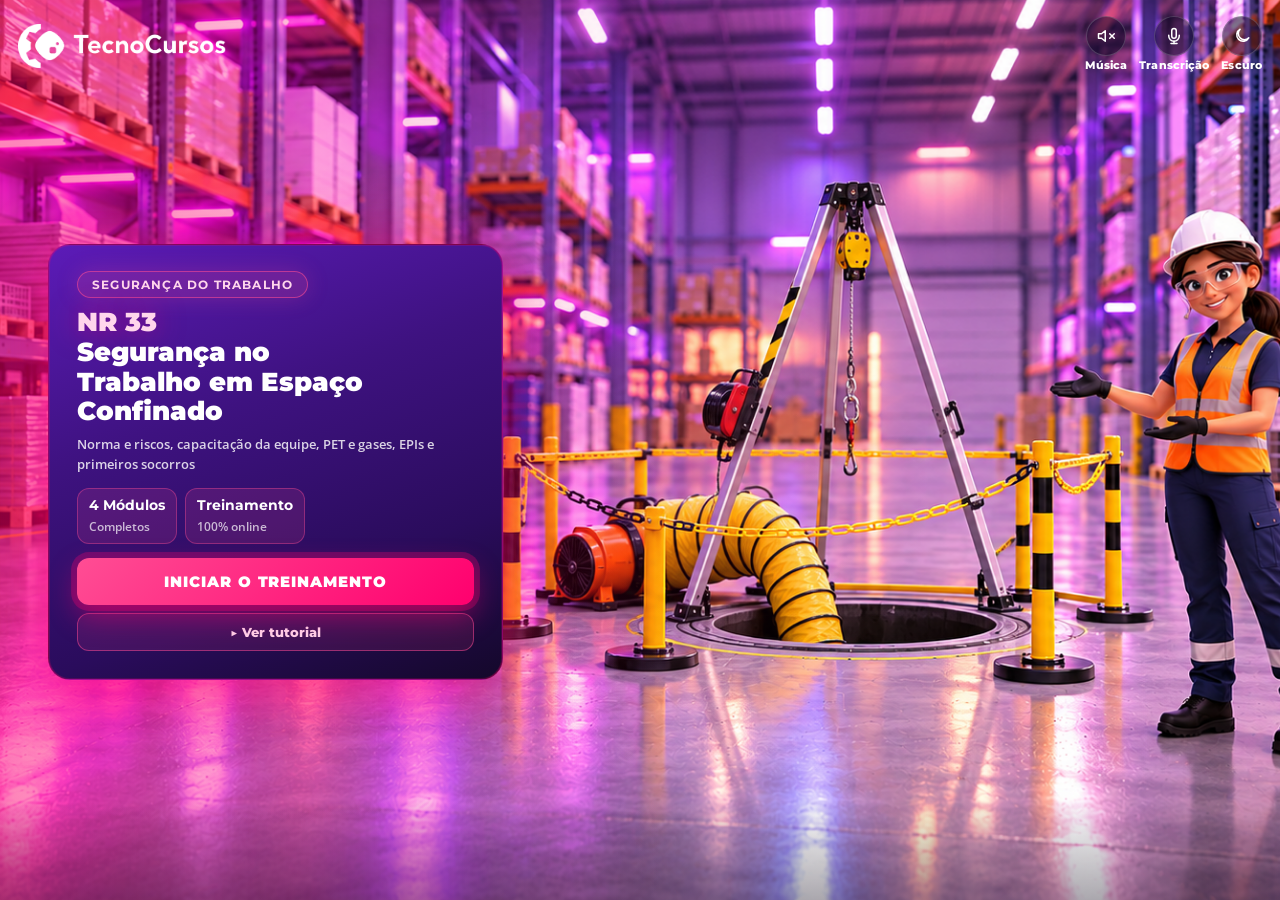
==== index.html @ 22b99789 "Publica o treinamento de segurança em espaço confinado da NR 33. Co-authored-by: Cursor <cursoragent" ====
<!DOCTYPE html>
<html lang="pt-BR">
<head>
  <meta charset="UTF-8">
  <meta http-equiv="refresh" content="0; url=sessao-aprender.html?v=nr01-1">
  <link rel="canonical" href="sessao-aprender.html?v=nr01-1">
  <title>NR-11 — Operação de Paleteira Manual</title>
</head>
<body>
  <p style="font-family:Montserrat,sans-serif;padding:24px">
    Abrindo a sessão…
    <a href="sessao-aprender.html?v=nr01-1">Clique aqui se não abrir</a>
  </p>
</body>
</html>
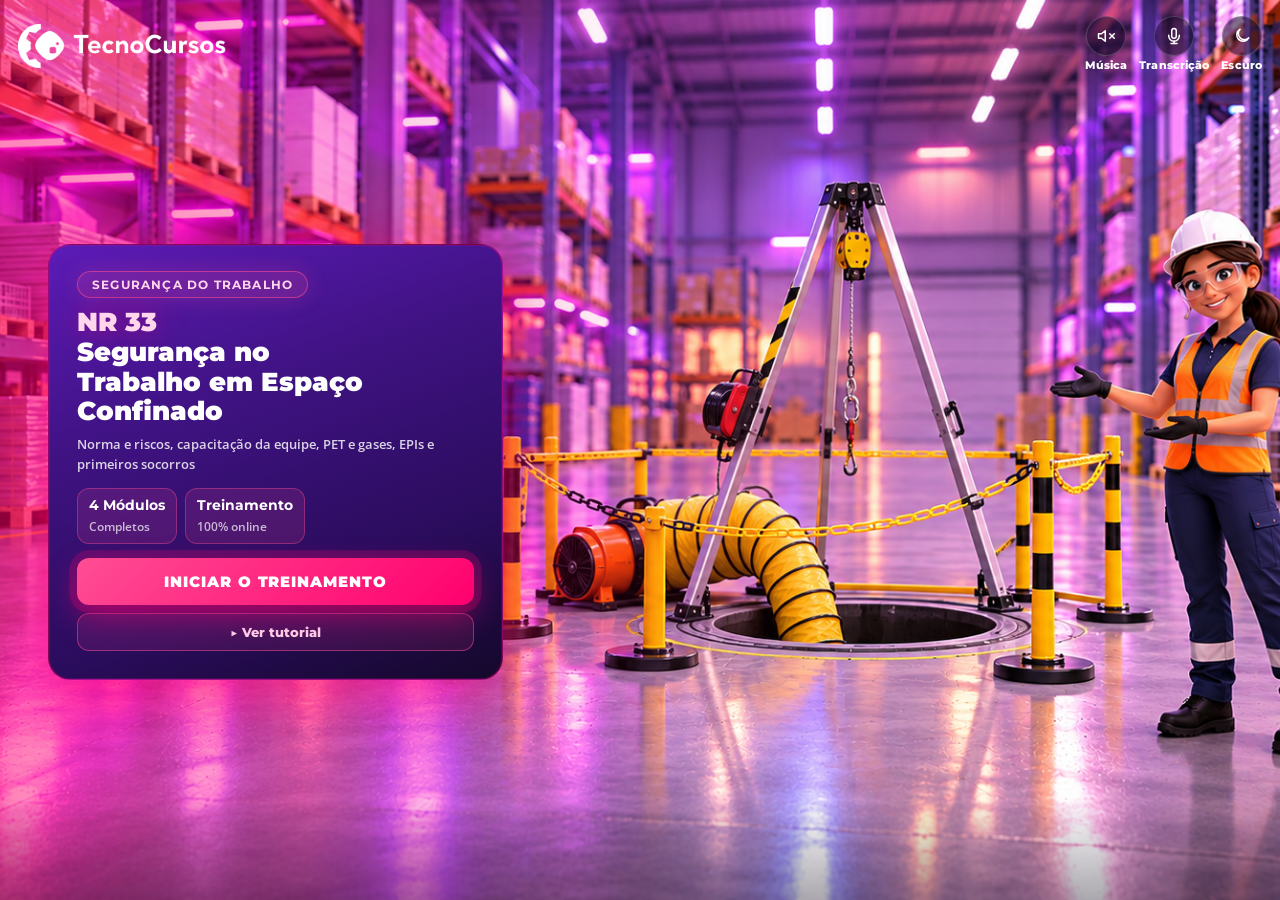
==== commit ef0ca8cf: "NR FINALIZADA" ====
--- a/index.html
+++ b/index.html
@@ -4,7 +4,7 @@
   <meta charset="UTF-8">
   <meta http-equiv="refresh" content="0; url=sessao-aprender.html?v=nr01-1">
   <link rel="canonical" href="sessao-aprender.html?v=nr01-1">
-  <title>NR-11 — Operação de Paleteira Manual</title>
+  <title>NR 33 — Segurança no Trabalho em Espaço Confinado</title>
 </head>
 <body>
   <p style="font-family:Montserrat,sans-serif;padding:24px">
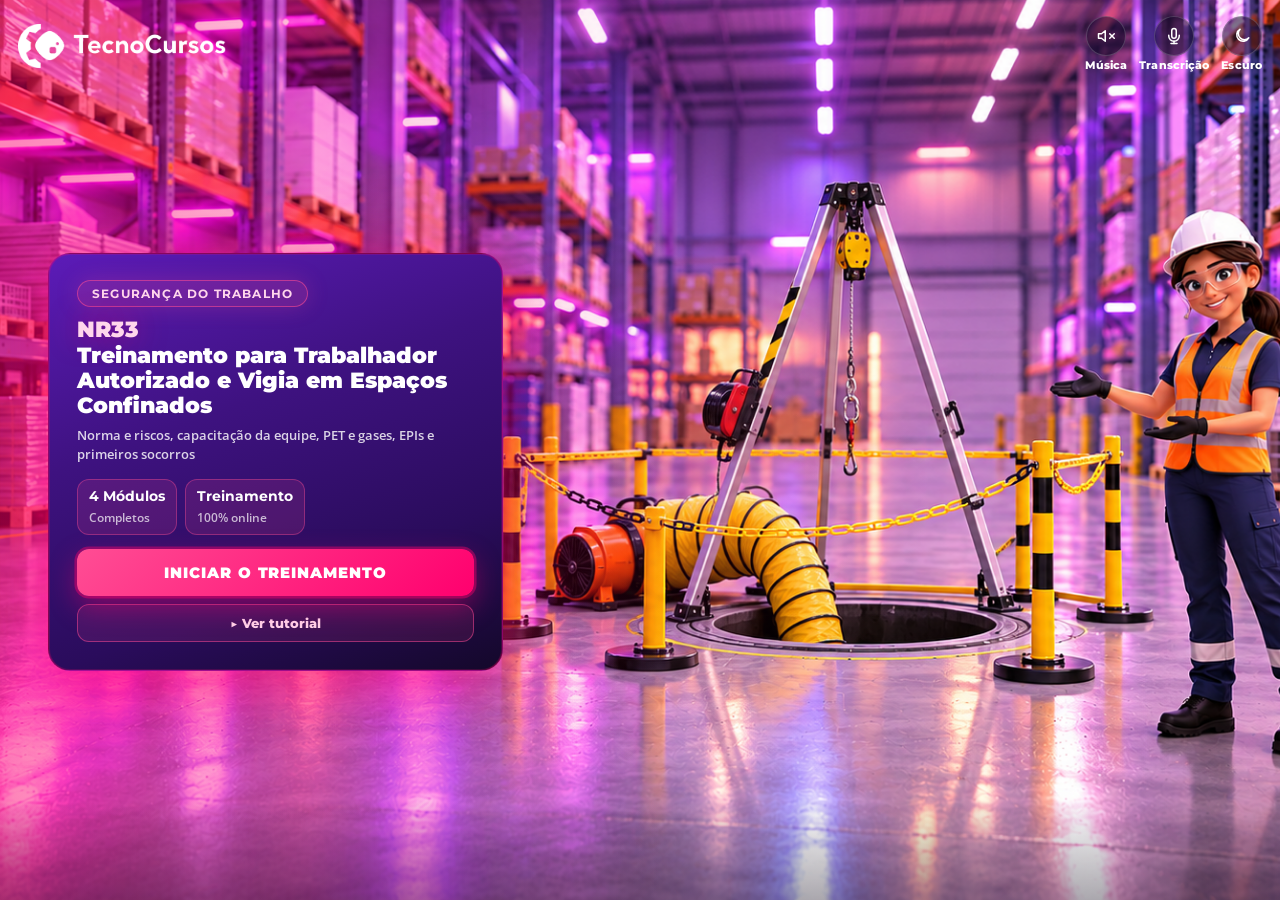
==== commit 93136a32: "TRANSCRIÇÕES FINALIZADAS" ====
--- a/index.html
+++ b/index.html
@@ -4,7 +4,7 @@
   <meta charset="UTF-8">
   <meta http-equiv="refresh" content="0; url=sessao-aprender.html?v=nr01-1">
   <link rel="canonical" href="sessao-aprender.html?v=nr01-1">
-  <title>NR 33 — Segurança no Trabalho em Espaço Confinado</title>
+  <title>NR33 Treinamento para Trabalhador Autorizado e Vigia em Espaços Confinados</title>
 </head>
 <body>
   <p style="font-family:Montserrat,sans-serif;padding:24px">
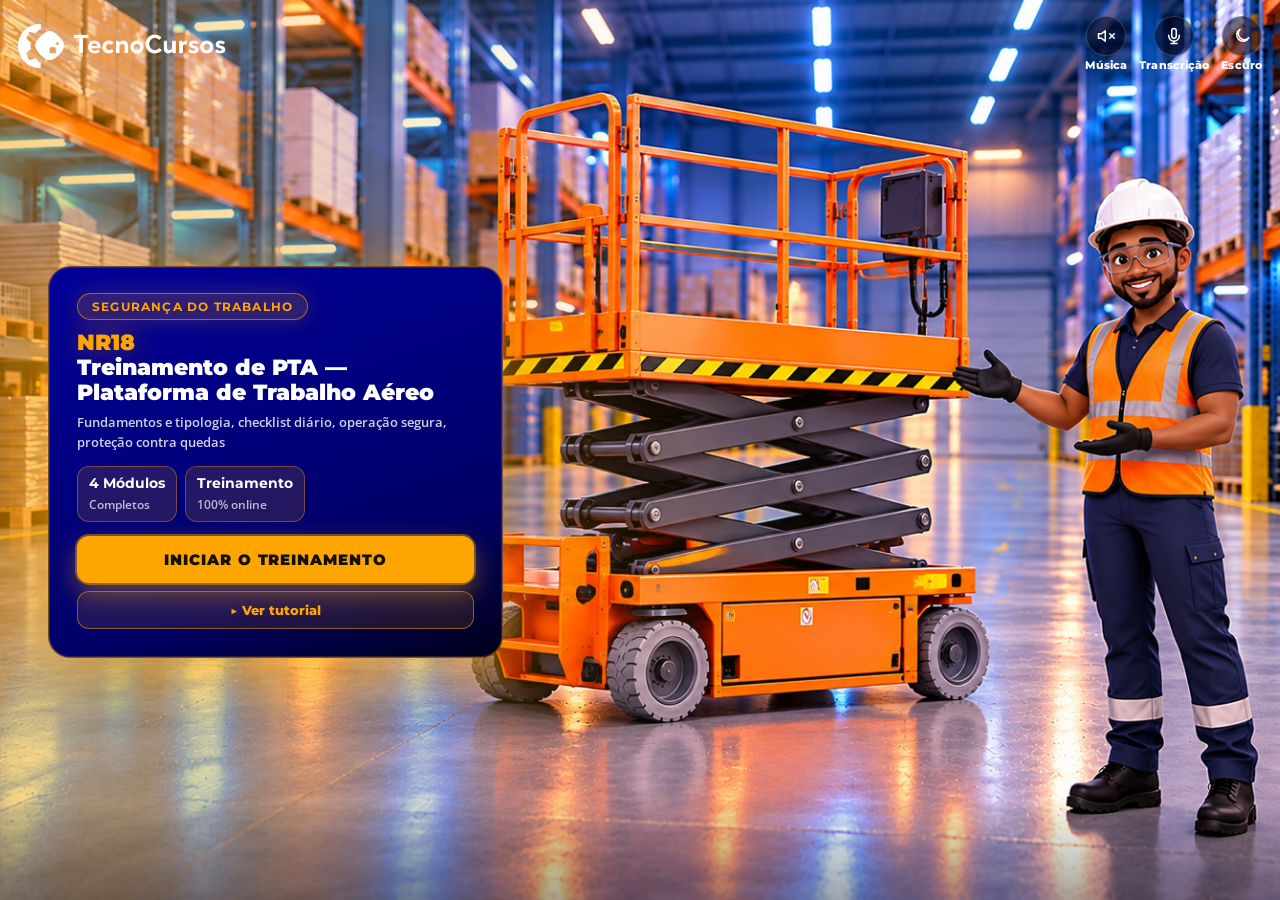
==== commit bfd5e72f: "Adapta o treinamento à NR 18 PEMT, com os vídeos do módulo 1 e o verdadeiro ou falso. Co-authored-by" ====
--- a/index.html
+++ b/index.html
@@ -4,7 +4,7 @@
   <meta charset="UTF-8">
   <meta http-equiv="refresh" content="0; url=sessao-aprender.html?v=nr01-1">
   <link rel="canonical" href="sessao-aprender.html?v=nr01-1">
-  <title>NR33 Treinamento para Trabalhador Autorizado e Vigia em Espaços Confinados</title>
+  <title>NR 18 — Treinamento de PTA / PEMT</title>
 </head>
 <body>
   <p style="font-family:Montserrat,sans-serif;padding:24px">
